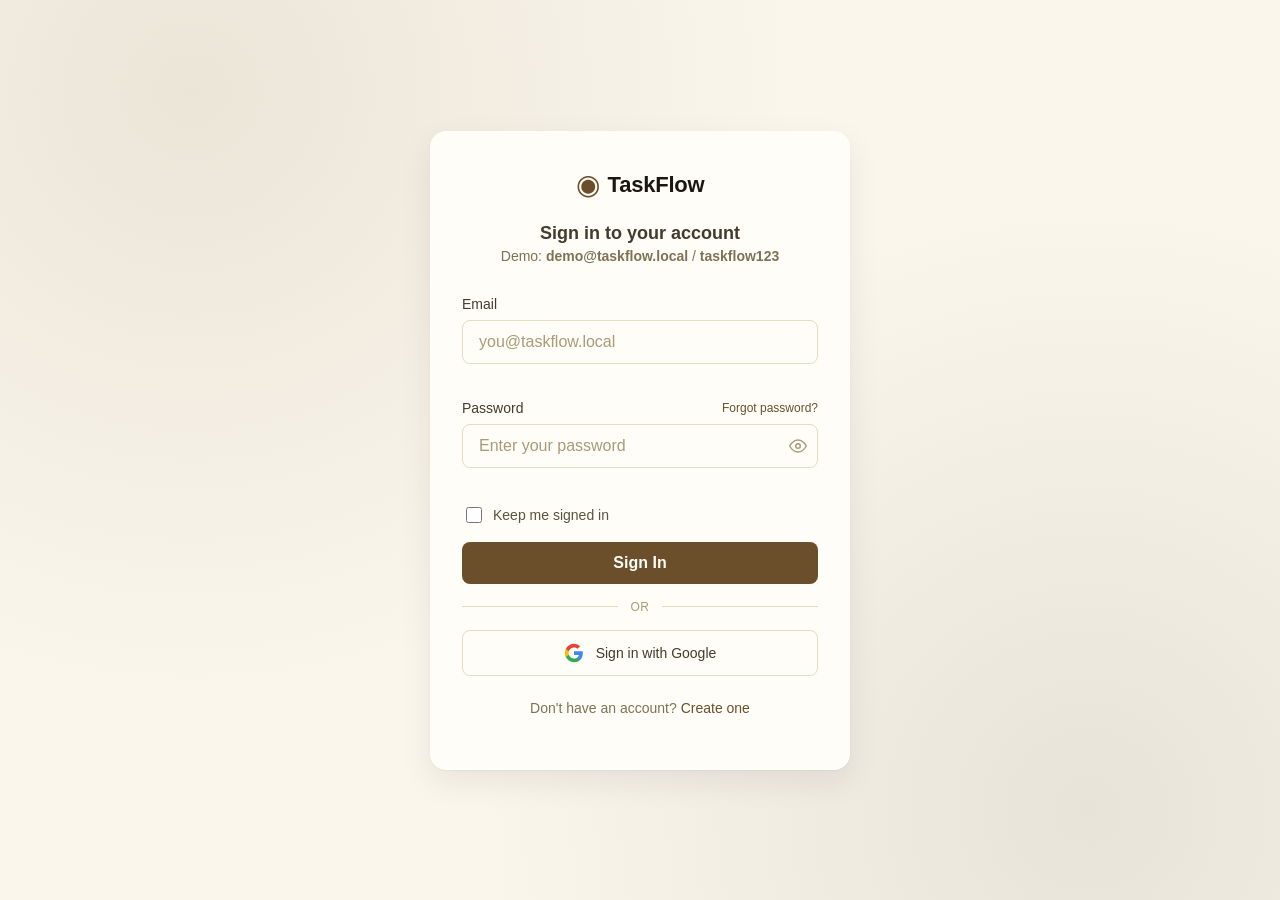
==== src/html_files/login.html @ 5db1cfd5 "integrated login with dashboard and db Signed-off-by: Salman Ahmed <salmanahmed32121@gmail.com>" ====
<!DOCTYPE html>
<html lang="en">
<head>
<meta charset="UTF-8" />
<meta name="viewport" content="width=device-width, initial-scale=1.0" />
<title>TaskFlow · Sign In</title>
<style>

/* ================================================================
   0. Design tokens
   ================================================================ */
:root {
  --font-family: -apple-system, BlinkMacSystemFont, "Segoe UI", Inter, Roboto, Helvetica, Arial, sans-serif;

  --color-primary:        #6B4F2A;
  --color-primary-dark:   #4A3420;
  --color-primary-light:  rgba(107, 79, 42, 0.14);

  --color-success: #2F855A;
  --color-danger:  #A8452F;

  --color-white: #FFFDF8;
  --color-gray-50:  #FAF6EC;
  --color-gray-100: #F3ECDB;
  --color-gray-200: #E6DCC0;
  --color-gray-400: #A89B78;
  --color-gray-500: #7D7256;
  --color-gray-600: #5C5340;
  --color-gray-700: #423C2E;
  --color-gray-800: #2C2820;
  --color-gray-900: #1A1712;

  --font-size-xs:   0.75rem;
  --font-size-sm:   0.875rem;
  --font-size-base: 1rem;
  --font-size-lg:   1.125rem;
  --font-size-xl:   1.375rem;

  --space-1: 0.25rem;
  --space-2: 0.5rem;
  --space-3: 0.75rem;
  --space-4: 1rem;
  --space-5: 1.25rem;
  --space-6: 1.5rem;
  --space-8: 2rem;
  --space-10: 2.5rem;

  --card-bg: var(--color-white);
  --card-radius: 16px;
  --card-shadow: 0 1px 2px rgba(32, 30, 27, 0.04), 0 12px 32px rgba(32, 30, 27, 0.08);
}

* { box-sizing: border-box; }

body {
  margin: 0;
  font-family: var(--font-family);
  -webkit-font-smoothing: antialiased;
}

/* ----- 8. Login Module ------------------------------------ */

.login-body {
  display: flex;
  align-items: center;
  justify-content: center;
  min-height: 100vh;
  background:
    radial-gradient(circle at 15% 10%, rgba(107, 79, 42, 0.10), transparent 45%),
    radial-gradient(circle at 85% 90%, rgba(66, 60, 46, 0.10), transparent 45%),
    var(--color-gray-50);
  padding: var(--space-4);
}

.login-container {
  width: 100%;
  max-width: 420px;
}

.login-card {
  background-color: var(--card-bg);
  border-radius: var(--card-radius);
  box-shadow: var(--card-shadow);
  padding: var(--space-10) var(--space-8);
  animation: card-rise 0.5s ease;
}

@keyframes card-rise {
  from { opacity: 0; transform: translateY(8px); }
  to   { opacity: 1; transform: translateY(0); }
}

.login-card__brand {
  display: flex;
  align-items: center;
  justify-content: center;
  gap: var(--space-2);
  margin-bottom: var(--space-6);
}

.login-card__logo-icon {
  font-size: 1.75rem;
  line-height: 1;
  color: var(--color-primary);
}

.login-card__brand-name {
  font-size: var(--font-size-xl);
  font-weight: 700;
  color: var(--color-gray-900);
  letter-spacing: -0.01em;
}

.login-card__heading {
  font-size: var(--font-size-lg);
  font-weight: 600;
  color: var(--color-gray-700);
  text-align: center;
  margin: 0 0 var(--space-8);
}

.login-card__subheading {
  font-size: var(--font-size-sm);
  color: var(--color-gray-500);
  text-align: center;
  margin: calc(var(--space-8) * -1 + var(--space-1)) 0 var(--space-8);
}

/* ---- Login form ---- */

.login-form {
  display: flex;
  flex-direction: column;
  gap: var(--space-4);
}

.login-form__field {
  display: flex;
  flex-direction: column;
  gap: var(--space-2);
}

.login-form__label-row {
  display: flex;
  align-items: center;
  justify-content: space-between;
}

.login-form__label {
  font-size: var(--font-size-sm);
  font-weight: 500;
  color: var(--color-gray-700);
}

.login-form__forgot {
  font-size: var(--font-size-xs);
  font-weight: 500;
  color: var(--color-primary);
  text-decoration: none;
  background: none;
  border: none;
  padding: 0;
  cursor: pointer;
  font-family: var(--font-family);
}

.login-form__forgot:hover { text-decoration: underline; }

.login-form__input-wrap {
  position: relative;
  display: flex;
  align-items: center;
}

.login-form__input {
  width: 100%;
  font-family: var(--font-family);
  font-size: var(--font-size-base);
  padding: var(--space-3) var(--space-4);
  border: 1px solid var(--color-gray-200);
  border-radius: 8px;
  background-color: var(--color-white);
  color: var(--color-gray-800);
  outline: none;
  transition: border-color 0.15s ease, box-shadow 0.15s ease;
}

.login-form__input--has-toggle { padding-right: var(--space-10); }

.login-form__input::placeholder {
  color: var(--color-gray-400);
}

.login-form__input:focus {
  border-color: var(--color-primary);
  box-shadow: 0 0 0 3px var(--color-primary-light);
}

.login-form__input[aria-invalid="true"] {
  border-color: var(--color-danger);
}

.login-form__input[aria-invalid="true"]:focus {
  box-shadow: 0 0 0 3px rgba(168, 69, 47, 0.14);
}

.login-form__field-hint {
  font-size: var(--font-size-xs);
  color: var(--color-danger);
  min-height: 1em;
}

.login-form__toggle-visibility {
  position: absolute;
  right: var(--space-1);
  display: flex;
  align-items: center;
  justify-content: center;
  width: 32px;
  height: 32px;
  padding: 0;
  border: none;
  background: none;
  color: var(--color-gray-400);
  cursor: pointer;
  border-radius: 6px;
}

.login-form__toggle-visibility:hover {
  color: var(--color-gray-600);
  background-color: var(--color-gray-100);
}

.login-form__toggle-visibility svg { width: 18px; height: 18px; }

/* ---- Remember me ---- */

.login-form__remember {
  display: flex;
  align-items: center;
  gap: var(--space-2);
}

.login-form__checkbox {
  width: 16px;
  height: 16px;
  accent-color: var(--color-primary);
  cursor: pointer;
}

.login-form__remember label {
  font-size: var(--font-size-sm);
  color: var(--color-gray-600);
  cursor: pointer;
}

/* ---- Error message ---- */

.login-form__error {
  display: flex;
  align-items: flex-start;
  gap: var(--space-2);
  font-size: var(--font-size-sm);
  color: var(--color-danger);
  background-color: rgba(168, 69, 47, 0.08);
  border-radius: 8px;
  padding: var(--space-3);
  line-height: 1.4;
}

.login-form__error svg {
  width: 16px;
  height: 16px;
  flex-shrink: 0;
  margin-top: 1px;
}

.login-form__error[hidden] {
  display: none;
}

/* ---- Submit button ---- */

.login-form__submit {
  position: relative;
  display: flex;
  align-items: center;
  justify-content: center;
  gap: var(--space-2);
  font-family: var(--font-family);
  font-size: var(--font-size-base);
  font-weight: 600;
  color: var(--color-white);
  background-color: var(--color-primary);
  padding: var(--space-3) var(--space-6);
  border: none;
  border-radius: 8px;
  cursor: pointer;
  transition: background-color 0.15s ease, transform 0.05s ease;
  text-align: center;
}

.login-form__submit:hover { background-color: var(--color-primary-dark); }
.login-form__submit:active { transform: scale(0.99); }

.login-form__submit:disabled {
  opacity: 0.75;
  cursor: not-allowed;
}

.login-form__submit--logout {
  background-color: var(--color-gray-600);
  width: 100%;
}

.login-form__submit--logout:hover {
  background-color: var(--color-gray-700);
}

.login-form__spinner {
  width: 16px;
  height: 16px;
  border: 2px solid rgba(255, 255, 255, 0.4);
  border-top-color: var(--color-white);
  border-radius: 50%;
  animation: spin 0.7s linear infinite;
  display: none;
}

.login-form__submit--loading .login-form__spinner { display: inline-block; }
.login-form__submit--loading .login-form__submit-label { opacity: 0.85; }

@keyframes spin { to { transform: rotate(360deg); } }

/* ---- Divider ---- */

.login-form__divider {
  display: flex;
  align-items: center;
  gap: var(--space-3);
}

.login-form__divider::before,
.login-form__divider::after {
  content: '';
  flex: 1;
  height: 1px;
  background-color: var(--color-gray-200);
}

.login-form__divider-text {
  font-size: var(--font-size-xs);
  color: var(--color-gray-400);
  text-transform: uppercase;
  letter-spacing: 0.05em;
}

.login-form[hidden] { display: none; }

/* ---- Google sign-in ---- */

.login-form__google-btn {
  display: flex;
  justify-content: center;
}

.login-form__google-fallback {
  display: flex;
  align-items: center;
  justify-content: center;
  gap: var(--space-3);
  width: 100%;
  font-family: var(--font-family);
  font-size: var(--font-size-sm);
  font-weight: 500;
  color: var(--color-gray-700);
  background-color: var(--color-white);
  border: 1px solid var(--color-gray-200);
  border-radius: 8px;
  padding: var(--space-3) var(--space-4);
  cursor: pointer;
  transition: background-color 0.15s ease, border-color 0.15s ease;
}

.login-form__google-fallback:hover {
  background-color: var(--color-gray-100);
  border-color: var(--color-gray-400);
}

.login-form__google-icon {
  width: 1.25rem;
  height: 1.25rem;
}

/* ---- Sign-up hint ---- */

.login-card__footer {
  margin-top: var(--space-6);
  text-align: center;
  font-size: var(--font-size-sm);
  color: var(--color-gray-500);
}

.login-card__footer a {
  color: var(--color-primary);
  font-weight: 500;
  text-decoration: none;
}

.login-card__footer a:hover { text-decoration: underline; }

/* ---- Session / logged-in view ---- */

.login-session {
  display: flex;
  flex-direction: column;
  align-items: center;
  gap: var(--space-5);
  text-align: center;
  animation: card-rise 0.4s ease;
}

.login-session[hidden] { display: none; }

.login-session__user {
  display: flex;
  align-items: center;
  gap: var(--space-4);
}

.login-session__avatar {
  width: 52px;
  height: 52px;
  display: flex;
  align-items: center;
  justify-content: center;
  background-color: var(--color-primary-light);
  border-radius: 50%;
  font-size: var(--font-size-lg);
  font-weight: 700;
  color: var(--color-primary-dark);
  flex-shrink: 0;
}

.login-session__info {
  display: flex;
  flex-direction: column;
  align-items: flex-start;
  text-align: left;
}

.login-session__name {
  font-size: var(--font-size-base);
  font-weight: 600;
  color: var(--color-gray-800);
}

.login-session__role {
  font-size: var(--font-size-xs);
  color: var(--color-gray-500);
  margin-top: var(--space-1);
}

.login-session__status {
  display: flex;
  align-items: center;
  gap: var(--space-2);
  font-size: var(--font-size-sm);
  color: var(--color-success);
  font-weight: 500;
  margin: 0;
}

.login-session__status-dot {
  width: 8px;
  height: 8px;
  border-radius: 50%;
  background-color: var(--color-success);
}

/* Toast for demo feedback */
.login-toast {
  position: fixed;
  bottom: var(--space-6);
  left: 50%;
  transform: translateX(-50%) translateY(12px);
  background-color: var(--color-gray-900);
  color: var(--color-white);
  font-size: var(--font-size-sm);
  padding: var(--space-3) var(--space-5);
  border-radius: 8px;
  opacity: 0;
  pointer-events: none;
  transition: opacity 0.2s ease, transform 0.2s ease;
}

.login-toast--visible {
  opacity: 1;
  transform: translateX(-50%) translateY(0);
}

/* ----- 9. Responsive -------------------------------------- */

@media (max-width: 480px) {
  .login-card {
    padding: var(--space-8) var(--space-5);
    border-radius: 12px;
  }

  .login-card__brand-name { font-size: var(--font-size-lg); }
  .login-card__heading { font-size: var(--font-size-base); margin-bottom: var(--space-6); }

  .login-session__user {
    flex-direction: column;
    text-align: center;
  }

  .login-session__info { align-items: center; }
}

@media (prefers-reduced-motion: reduce) {
  .login-card, .login-session, .login-form__spinner {
    animation: none !important;
  }
}

@media (prefers-contrast: more) {
  .login-form__input { border-width: 2px; }
}

</style>
</head>
<body class="login-body">

  <main class="login-container" aria-labelledby="login-heading">
    <div class="login-card">

      <div class="login-card__brand">
        <span class="login-card__logo-icon" aria-hidden="true">&#x25C9;</span>
        <span class="login-card__brand-name">TaskFlow</span>
      </div>

      <h1 class="login-card__heading" id="login-heading">Sign in to your account</h1>
      <p class="login-card__subheading">Demo: <strong>demo@taskflow.local</strong> / <strong>taskflow123</strong></p>

      <!-- ============================================================
           LOGIN FORM — shown when user is NOT logged in
           ============================================================ -->
      <form class="login-form" id="loginForm" novalidate autocomplete="off">

        <div class="login-form__field">
          <label class="login-form__label" for="loginEmail">Email</label>
          <input
            class="login-form__input"
            type="email"
            id="loginEmail"
            name="email"
            placeholder="you@taskflow.local"
            autocomplete="username"
            aria-describedby="emailHint"
            required
          />
          <span class="login-form__field-hint" id="emailHint"></span>
        </div>

        <div class="login-form__field">
          <div class="login-form__label-row">
            <label class="login-form__label" for="loginPassword">Password</label>
            <button type="button" class="login-form__forgot" id="forgotBtn">Forgot password?</button>
          </div>
          <div class="login-form__input-wrap">
            <input
              class="login-form__input login-form__input--has-toggle"
              type="password"
              id="loginPassword"
              name="password"
              placeholder="Enter your password"
              autocomplete="current-password"
              aria-describedby="passwordHint"
              required
            />
            <button type="button" class="login-form__toggle-visibility" id="togglePassword" aria-label="Show password" aria-pressed="false">
              <svg id="eyeIcon" viewBox="0 0 24 24" fill="none" stroke="currentColor" stroke-width="2" stroke-linecap="round" stroke-linejoin="round">
                <path d="M1 12s4-8 11-8 11 8 11 8-4 8-11 8-11-8-11-8z"/>
                <circle cx="12" cy="12" r="3"/>
              </svg>
            </button>
          </div>
          <span class="login-form__field-hint" id="passwordHint"></span>
        </div>

        <div class="login-form__remember">
          <input type="checkbox" class="login-form__checkbox" id="rememberMe" name="remember" />
          <label for="rememberMe">Keep me signed in</label>
        </div>

        <div class="login-form__error" id="loginError" role="alert" aria-live="polite" hidden>
          <svg viewBox="0 0 24 24" fill="none" stroke="currentColor" stroke-width="2" stroke-linecap="round" stroke-linejoin="round">
            <circle cx="12" cy="12" r="10"/><line x1="12" y1="8" x2="12" y2="12"/><line x1="12" y1="16" x2="12.01" y2="16"/>
          </svg>
          <span id="loginErrorText"></span>
        </div>

        <button class="login-form__submit" type="submit" id="submitBtn">
          <span class="login-form__spinner" aria-hidden="true"></span>
          <span class="login-form__submit-label">Sign In</span>
        </button>

        <div class="login-form__divider">
          <span class="login-form__divider-text">or</span>
        </div>

        <!-- Google Sign-In button — rendered by GSI library -->
        <div class="login-form__google-btn" id="googleSignInBtn">
          <!-- GOOGLE BUTTON PLACEHOLDER: The GSI library renders the real
               styled button into this container. If the library fails to
               load, the fallback below will be visible. -->
          <button
            class="login-form__google-fallback"
            type="button"
            id="googleFallbackBtn"
            aria-label="Sign in with Google"
          >
            <svg class="login-form__google-icon" viewBox="0 0 24 24" xmlns="http://www.w3.org/2000/svg">
              <path d="M22.56 12.25c0-.78-.07-1.53-.2-2.25H12v4.26h5.92a5.06 5.06 0 0 1-2.2 3.32v2.77h3.57c2.08-1.92 3.28-4.74 3.28-8.1z" fill="#4285F4"/>
              <path d="M12 23c2.97 0 5.46-.98 7.28-2.66l-3.57-2.77c-.98.66-2.23 1.06-3.71 1.06-2.86 0-5.29-1.93-6.16-4.53H2.18v2.84C3.99 20.53 7.7 23 12 23z" fill="#34A853"/>
              <path d="M5.84 14.09c-.22-.66-.35-1.36-.35-2.09s.13-1.43.35-2.09V7.07H2.18C1.43 8.55 1 10.22 1 12s.43 3.45 1.18 4.93l2.85-2.22.81-.62z" fill="#FBBC05"/>
              <path d="M12 5.38c1.62 0 3.06.56 4.21 1.64l3.15-3.15C17.45 2.09 14.97 1 12 1 7.7 1 3.99 3.47 2.18 7.07l3.66 2.84c.87-2.6 3.3-4.53 6.16-4.53z" fill="#EA4335"/>
            </svg>
            <span>Sign in with Google</span>
          </button>
        </div>
      </form>

      <p class="login-card__footer" id="signupFooter">Don't have an account? <a href="register.html" id="signupLink">Create one</a></p>

      <!-- ============================================================
           LOGGED-IN VIEW — shown when a session is active
           ============================================================ -->
      <div class="login-session" id="loginSession" hidden>
        <div class="login-session__user">
          <span class="login-session__avatar" id="sessionAvatar" aria-hidden="true"></span>
          <div class="login-session__info">
            <span class="login-session__name" id="sessionName"></span>
            <span class="login-session__role" id="sessionRole"></span>
          </div>
        </div>

        <p class="login-session__status">
          <span class="login-session__status-dot" aria-hidden="true"></span>
          You are signed in.
        </p>

        <button class="login-form__submit login-form__submit--logout" type="button" id="logoutBtn">
          Sign Out
        </button>
      </div>

    </div>
  </main>

  <div class="login-toast" id="toast" role="status" aria-live="polite"></div>

  <!-- Google Identity Services (loaded asynchronously) -->
  <script>
    window.TASKFLOW_GOOGLE_CLIENT_ID = '53414606442-ap70jlb8jjon4j7qgs28t5rjdbcps3ce.apps.googleusercontent.com';
  </script>
  <script src="https://accounts.google.com/gsi/client" async defer></script>

  <script src="../modules/jwt.js" defer></script>
  <script src="../modules/permissions.js" defer></script>
  <script src="../modules/login.js" defer></script>

</body>
</html>
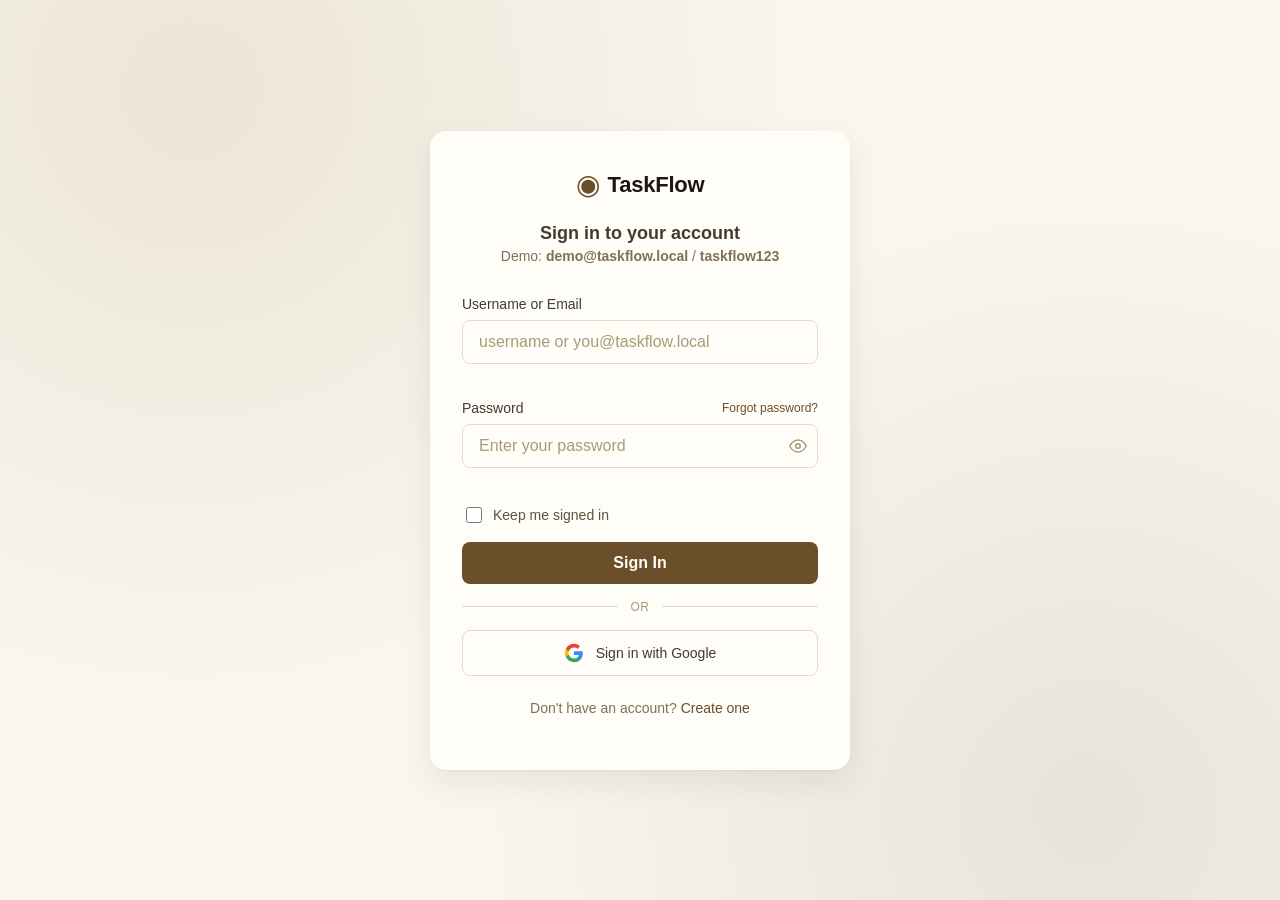
==== commit 6a78250c: "fixed login Signed-off-by: Salman Ahmed <salmanahmed32121@gmail.com>" ====
--- a/src/html_files/login.html
+++ b/src/html_files/login.html
@@ -549,13 +549,13 @@
       <form class="login-form" id="loginForm" novalidate autocomplete="off">
 
         <div class="login-form__field">
-          <label class="login-form__label" for="loginEmail">Email</label>
+          <label class="login-form__label" for="loginEmail">Username or Email</label>
           <input
             class="login-form__input"
-            type="email"
+            type="text"
             id="loginEmail"
             name="email"
-            placeholder="you@taskflow.local"
+            placeholder="username or you@taskflow.local"
             autocomplete="username"
             aria-describedby="emailHint"
             required
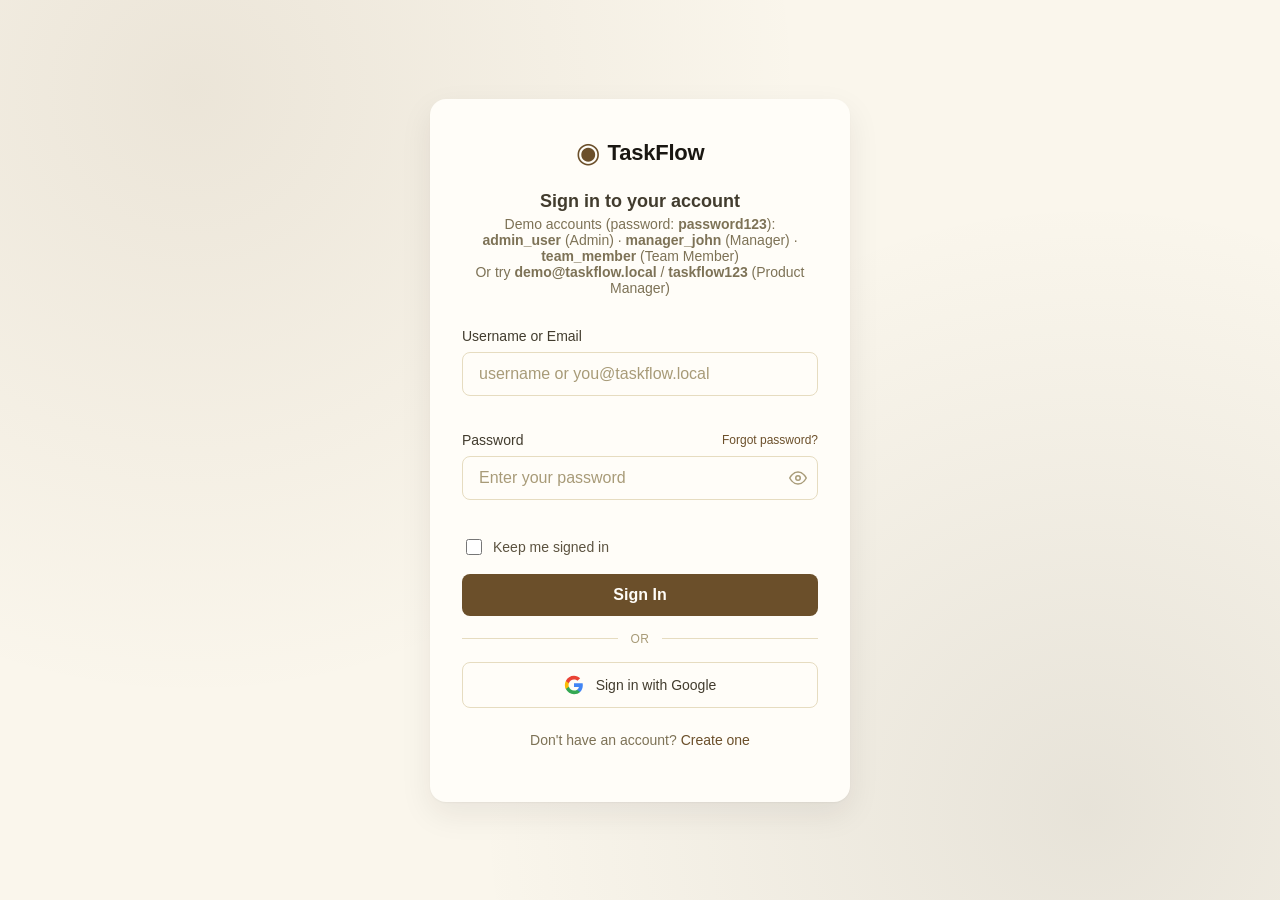
==== commit 067dfd9d: "maked 3 demo accounts in advance Signed-off-by: Salman Ahmed <salmanahmed32121@gmail.com>" ====
--- a/src/html_files/login.html
+++ b/src/html_files/login.html
@@ -541,7 +541,9 @@
       </div>
 
       <h1 class="login-card__heading" id="login-heading">Sign in to your account</h1>
-      <p class="login-card__subheading">Demo: <strong>demo@taskflow.local</strong> / <strong>taskflow123</strong></p>
+      <p class="login-card__subheading">Demo accounts (password: <strong>password123</strong>):<br>
+      <strong>admin_user</strong> (Admin) · <strong>manager_john</strong> (Manager) · <strong>team_member</strong> (Team Member)<br>
+      Or try <strong>demo@taskflow.local</strong> / <strong>taskflow123</strong> (Product Manager)</p>
 
       <!-- ============================================================
            LOGIN FORM — shown when user is NOT logged in
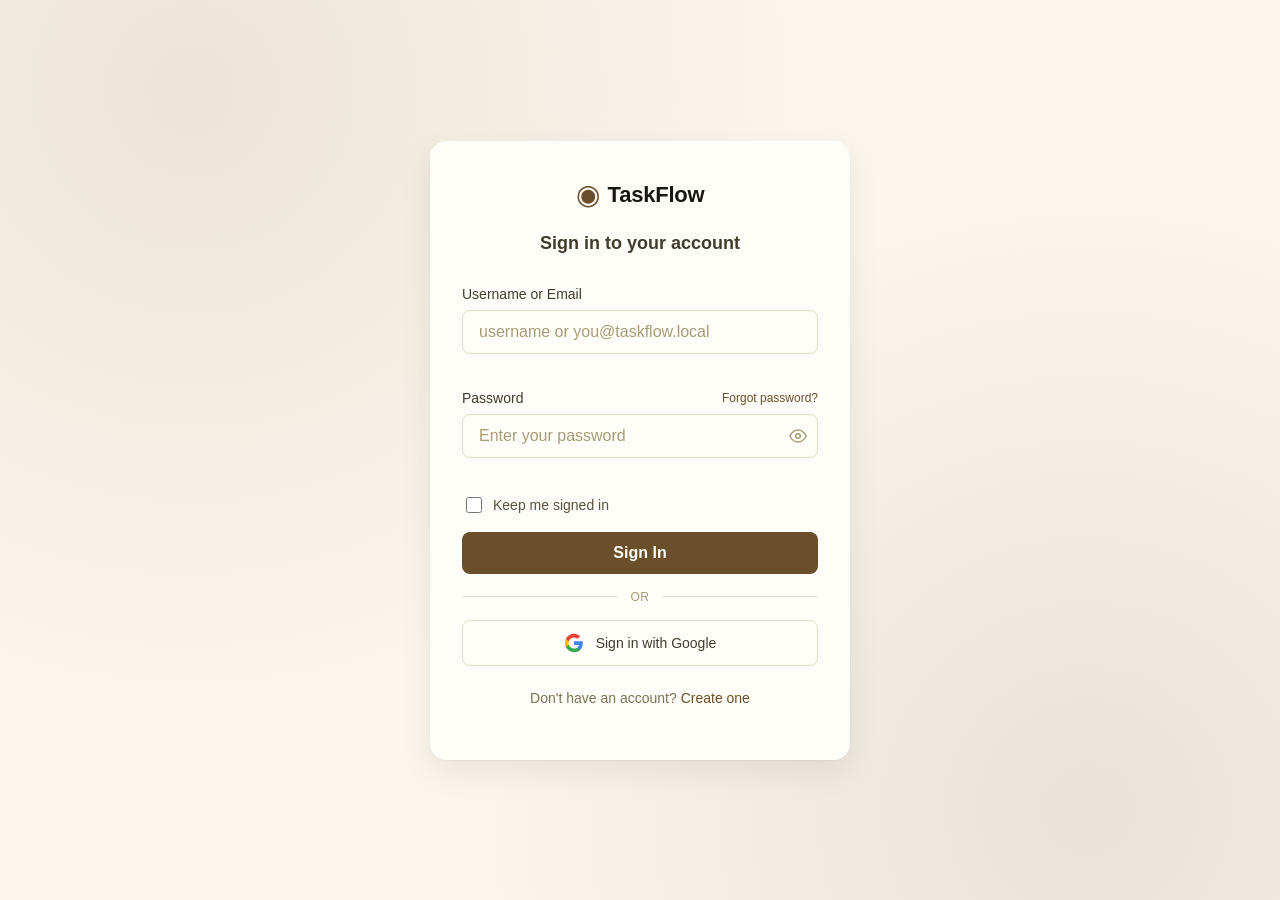
==== commit 037d02c6: "manage access to all users Signed-off-by: Salman Ahmed <salmanahmed32121@gmail.com>" ====
--- a/src/html_files/login.html
+++ b/src/html_files/login.html
@@ -541,9 +541,7 @@
       </div>
 
       <h1 class="login-card__heading" id="login-heading">Sign in to your account</h1>
-      <p class="login-card__subheading">Demo accounts (password: <strong>password123</strong>):<br>
-      <strong>admin_user</strong> (Admin) · <strong>manager_john</strong> (Manager) · <strong>team_member</strong> (Team Member)<br>
-      Or try <strong>demo@taskflow.local</strong> / <strong>taskflow123</strong> (Product Manager)</p>
+    
 
       <!-- ============================================================
            LOGIN FORM — shown when user is NOT logged in
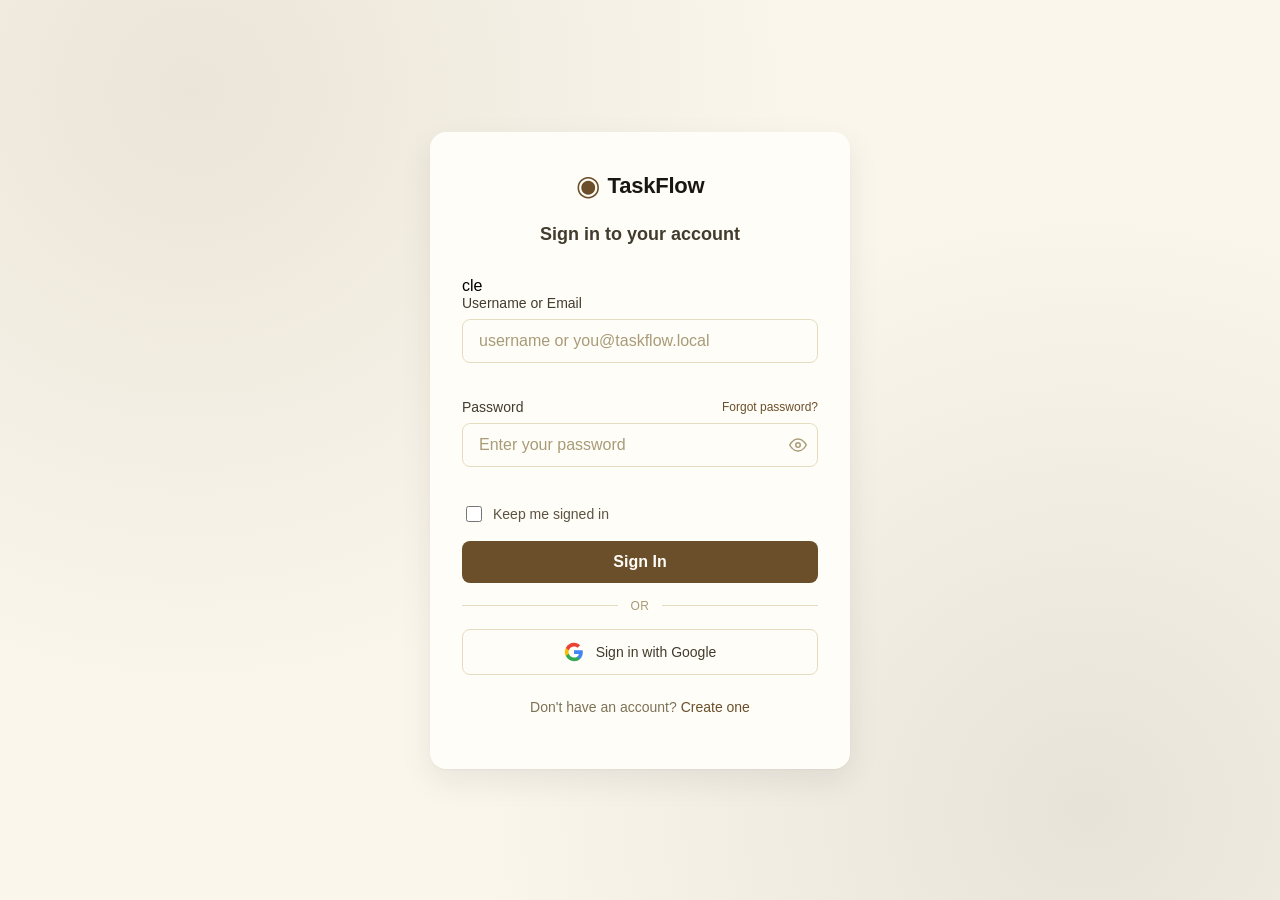
==== commit 0f322443: "roles access Signed-off-by: Salman Ahmed <salmanahmed32121@gmail.com>" ====
--- a/src/html_files/login.html
+++ b/src/html_files/login.html
@@ -541,7 +541,7 @@
       </div>
 
       <h1 class="login-card__heading" id="login-heading">Sign in to your account</h1>
-    
+    cle
 
       <!-- ============================================================
            LOGIN FORM — shown when user is NOT logged in
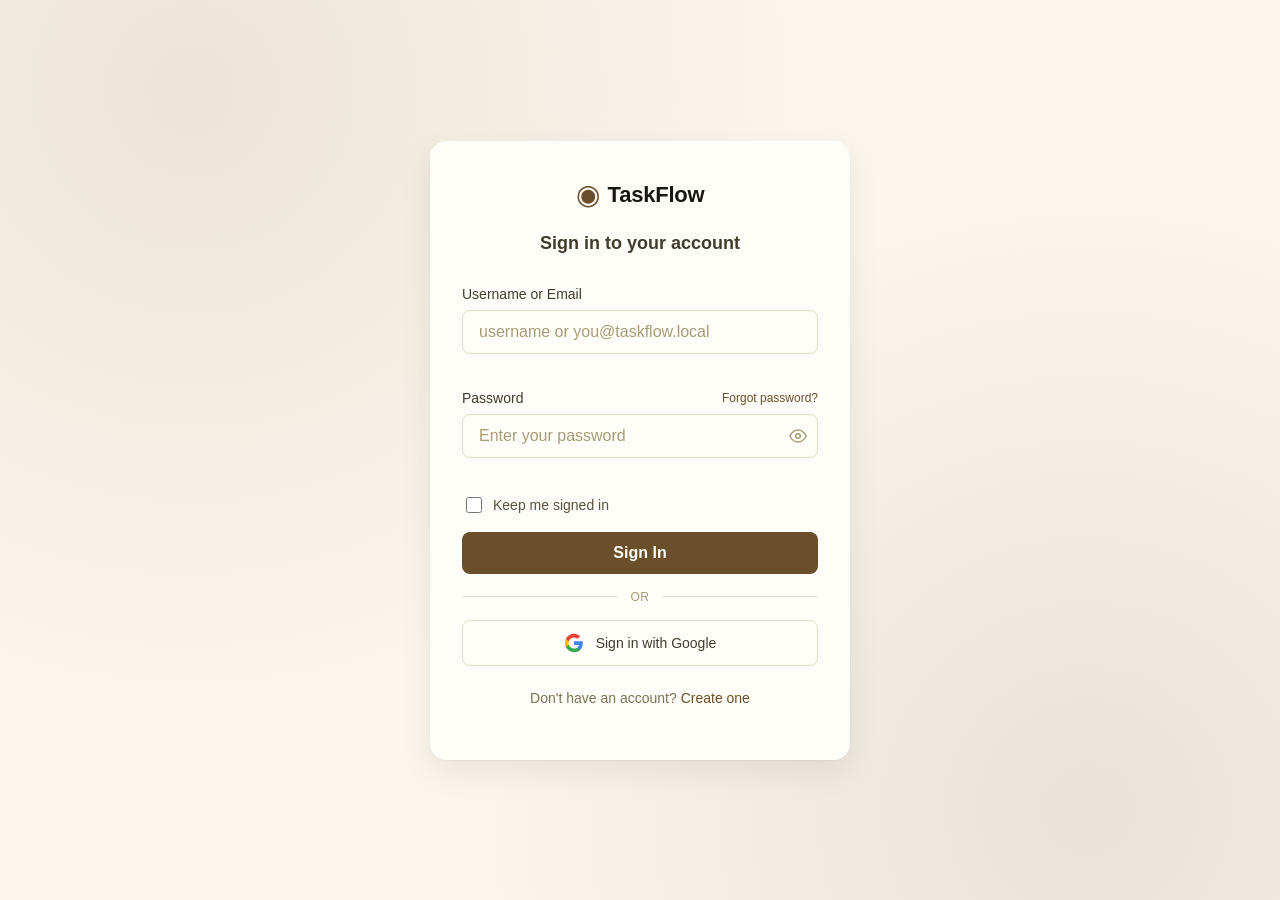
==== commit cab92547: "roles access Signed-off-by: Salman Ahmed <salmanahmed32121@gmail.com>" ====
--- a/src/html_files/login.html
+++ b/src/html_files/login.html
@@ -541,7 +541,7 @@
       </div>
 
       <h1 class="login-card__heading" id="login-heading">Sign in to your account</h1>
-    cle
+  
 
       <!-- ============================================================
            LOGIN FORM — shown when user is NOT logged in
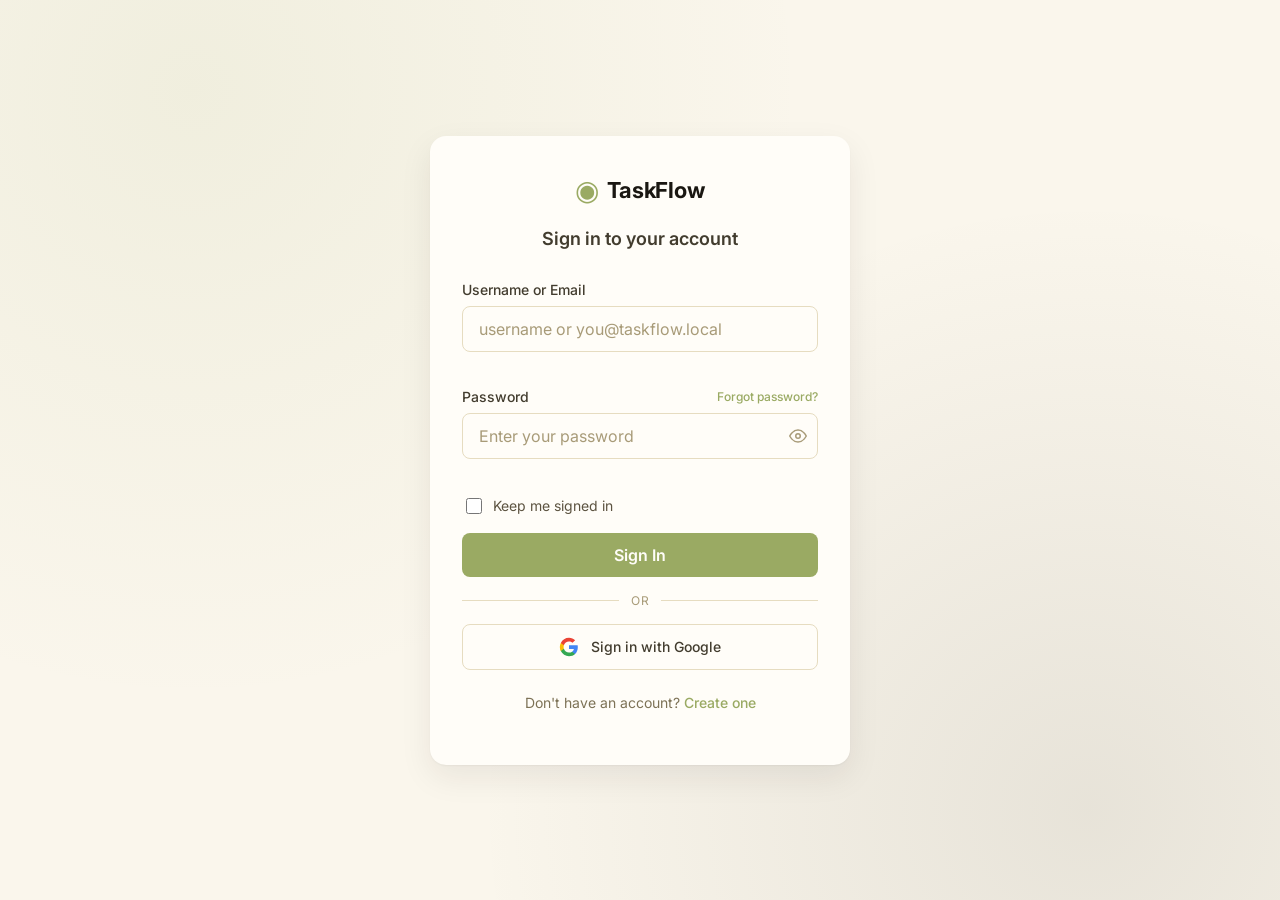
==== commit 64fe4eec: "feat: update login page theme to match dashboard olive green design" ====
--- a/src/html_files/login.html
+++ b/src/html_files/login.html
@@ -4,31 +4,34 @@
 <meta charset="UTF-8" />
 <meta name="viewport" content="width=device-width, initial-scale=1.0" />
 <title>TaskFlow · Sign In</title>
+<link rel="preconnect" href="https://fonts.googleapis.com">
+<link rel="preconnect" href="https://fonts.gstatic.com" crossorigin>
+<link href="https://fonts.googleapis.com/css2?family=Inter:wght@300;400;500;600;700;800&family=Plus+Jakarta+Sans:wght@400;500;600;700;800&display=swap" rel="stylesheet">
 <style>
 
 /* ================================================================
-   0. Design tokens
+   0. Design tokens — aligned with dashboard (olive green)
    ================================================================ */
 :root {
-  --font-family: -apple-system, BlinkMacSystemFont, "Segoe UI", Inter, Roboto, Helvetica, Arial, sans-serif;
-
-  --color-primary:        #6B4F2A;
-  --color-primary-dark:   #4A3420;
-  --color-primary-light:  rgba(107, 79, 42, 0.14);
-
-  --color-success: #2F855A;
-  --color-danger:  #A8452F;
-
-  --color-white: #FFFDF8;
-  --color-gray-50:  #FAF6EC;
-  --color-gray-100: #F3ECDB;
-  --color-gray-200: #E6DCC0;
-  --color-gray-400: #A89B78;
-  --color-gray-500: #7D7256;
-  --color-gray-600: #5C5340;
-  --color-gray-700: #423C2E;
-  --color-gray-800: #2C2820;
-  --color-gray-900: #1A1712;
+  --font-family: 'Inter', 'Plus Jakarta Sans', -apple-system, BlinkMacSystemFont, 'Segoe UI', sans-serif;
+
+  --color-primary:        #9AAA63;
+  --color-primary-dark:   #7a8a4a;
+  --color-primary-light:  rgba(154, 170, 99, 0.14);
+
+  --color-success: #6b8e4e;
+  --color-danger:  #a8452f;
+
+  --color-white: #fffdf8;
+  --color-gray-50:  #faf6ec;
+  --color-gray-100: #f3ecdb;
+  --color-gray-200: #e6dcc0;
+  --color-gray-400: #a89b78;
+  --color-gray-500: #7d7256;
+  --color-gray-600: #5c5340;
+  --color-gray-700: #423c2e;
+  --color-gray-800: #2c2820;
+  --color-gray-900: #1a1712;
 
   --font-size-xs:   0.75rem;
   --font-size-sm:   0.875rem;
@@ -66,7 +69,7 @@
   justify-content: center;
   min-height: 100vh;
   background:
-    radial-gradient(circle at 15% 10%, rgba(107, 79, 42, 0.10), transparent 45%),
+    radial-gradient(circle at 15% 10%, rgba(154, 170, 99, 0.10), transparent 45%),
     radial-gradient(circle at 85% 90%, rgba(66, 60, 46, 0.10), transparent 45%),
     var(--color-gray-50);
   padding: var(--space-4);
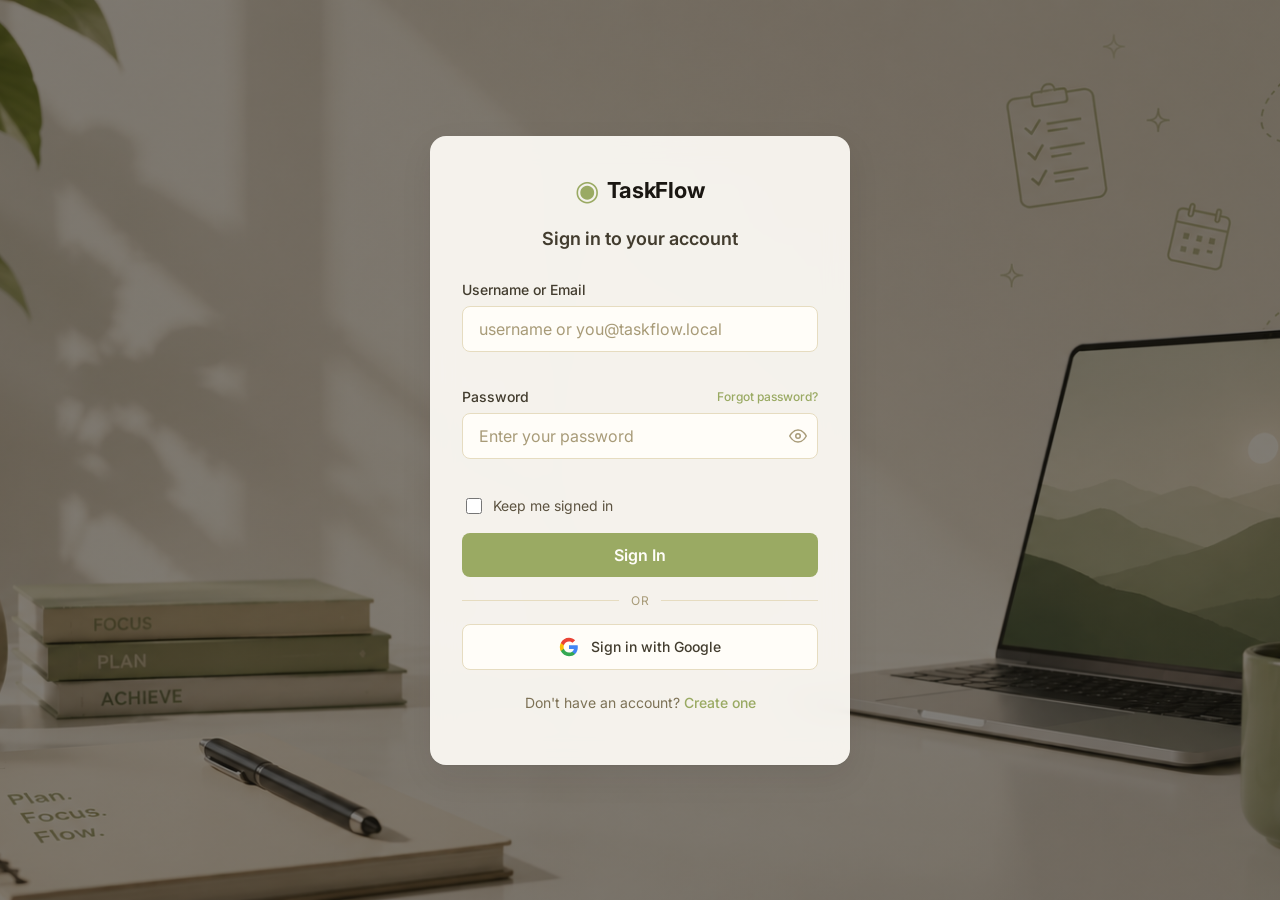
==== commit 15635e8f: "feat: add background image with overlay to login and register pages" ====
--- a/src/html_files/login.html
+++ b/src/html_files/login.html
@@ -69,9 +69,8 @@
   justify-content: center;
   min-height: 100vh;
   background:
-    radial-gradient(circle at 15% 10%, rgba(154, 170, 99, 0.10), transparent 45%),
-    radial-gradient(circle at 85% 90%, rgba(66, 60, 46, 0.10), transparent 45%),
-    var(--color-gray-50);
+    linear-gradient(rgba(26, 23, 18, 0.55), rgba(26, 23, 18, 0.55)),
+    url('../../docs/screenshots/Login_bg_img.png') center/cover no-repeat fixed;
   padding: var(--space-4);
 }
 
@@ -81,7 +80,9 @@
 }
 
 .login-card {
-  background-color: var(--card-bg);
+  background-color: rgba(255, 253, 248, 0.92);
+  backdrop-filter: blur(12px);
+  -webkit-backdrop-filter: blur(12px);
   border-radius: var(--card-radius);
   box-shadow: var(--card-shadow);
   padding: var(--space-10) var(--space-8);
